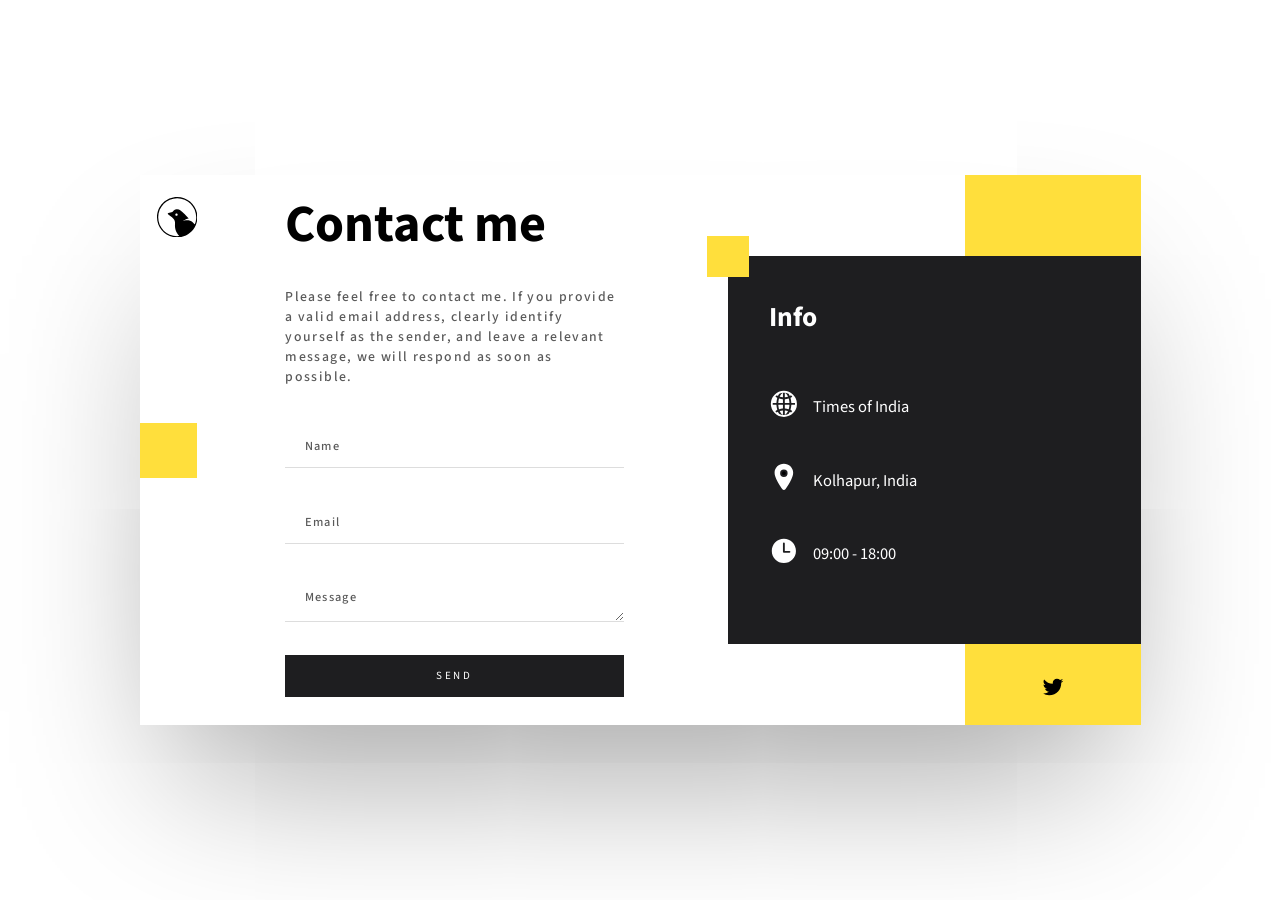
==== Contact.html @ 455b3802 "updated" ====
<!DOCTYPE html>
<html lang="en">
  <head>
    <meta charset="UTF-8" />
    <meta http-equiv="X-UA-Compatible" content="IE=edge" />
    <meta name="viewport" content="width=device-width, initial-scale=1.0" />

    <title>Contact Form</title>
    <meta name="description" content="" />

    <meta property="og:title" content="Contact Form" />
    <meta property="og:type" content="" />
    <meta
      property="og:url"
      content="https://leonardomeza87.github.io/contact-form/"
    />
    <meta property="og:image" content="" />

    <link rel="icon" href="/logo.svg" />

    <link rel="stylesheet" href="scss/main.css" />

    <link rel="preconnect" href="https://fonts.gstatic.com" />
    <link
      href="https://fonts.googleapis.com/css2?family=Source+Sans+Pro:wght@400;700&display=swap"
      rel="stylesheet"
    />

    <meta name="theme-color" content="#fafafa" />
  </head>
  <body>
    <div class="container">
      <div class="menu">
        <div class="icon">
          <svg
            xmlns="http://www.w3.org/2000/svg"
            class="ionicon"
            viewBox="0 0 512 512"
          >
            <title>My Logo</title>
            <svg viewBox="0 0 135 135" xmlns="http://www.w3.org/2000/svg">
              <path
                d="M67.5 0C30.2755 0 0 30.2755 0 67.5 0 104.724 30.2755 135 67.5 135c3.6788 0 7.2759-.3 10.7913-.872 22.9317-3.706 42.0337-18.994 51.0817-39.6634 3.624-8.2706 5.641-17.386 5.641-26.9646C135 30.2755 104.724 0 67.5 0Zm58.753 91.3444c-.205-.2044-.423-.4224-.614-.6132l-7.439-7.4394c-6.581-6.5811-23.7082-8.366-32.769-2.0711 8.7474-6.0769 16.446-9.8511 20.642-9.2925l-8.7062-9.4696c-3.0112-3.0112-6.0224-6.0769-9.1018-9.1017-6.0769-5.9679-13.9251-13.5709-23.2312-12.3446-4.9869.8175-9.4287 3.638-12.3037 7.821-.4087.545-.7903 1.1036-1.1445 1.6759l-13.5845 2.7796c-.9265.2316-1.6623.9537-1.9212 1.8803-.2588.9265 0 1.9211.6813 2.6024l10.8458 8.2978v-.0136c1.8803 1.4579 3.0248 2.3436 5.7635 5.0141 8.9655 9.2789 6.6083 15.3694 6.6083 26.0381.2044 7.9161 2.3708 15.6551 6.2949 22.5361 2.1801 4.006 4.9051 7.658 8.0798 10.901-2.2618.245-4.5508.381-6.8671.381-34.9491-.014-63.39879-28.45-63.39879-63.426C4.08761 32.5237 32.5373 4.08761 67.5 4.08761c34.963 0 63.412 28.44969 63.412 63.41239 0 8.4341-1.662 16.4867-4.659 23.8444ZM68.9988 59.1068c0 2.1528-1.7441 3.8968-3.8969 3.8968s-3.8968-1.744-3.8968-3.8968 1.744-3.8969 3.8968-3.8969c2.1665 0 3.8969 1.7441 3.8969 3.8969Z"
              />
            </svg>
          </svg>
        </div>
        <div class="menu-icon"></div>
      </div>
      <div class="form">
        <form>
          <h1>Contact me</h1>
          <p>
            Please feel free to contact me. If you provide a valid email
            address, clearly identify yourself as the sender, and leave a
            relevant message, we will respond as soon as possible.
          </p>
          <label for="name" data-label="0">Name</label>
          <input
            class="input"
            data-input="0"
            type="text"
            name="name"
            id="name"
            required
          />

          <label for="email" data-label="1">Email</label>
          <input
            class="input"
            data-input="1"
            type="email"
            name="email"
            id="email"
            required
            pattern="[^@\s]+@[^@\s]+\.[^@\s]+"
          />

          <label for="message" data-label="2">Message</label>
          <textarea
            class="input"
            data-input="2"
            name="message"
            id="message"
            cols="30"
            rows="1"
            required
          ></textarea>

          <input type="hidden" name="_template" value="box" />

          <input type="submit" value="Send" />
        </form>
      </div>
      <div class="info">
        <h2>Info</h2>
        <div class="info-item">
          <div class="icon">
            <svg
              xmlns="http://www.w3.org/2000/svg"
              class="ionicon"
              viewBox="0 0 512 512"
            >
              <path
                d="M340.75 344.49c5.91-20.7 9.82-44.75 11.31-67.84a4.41 4.41 0 00-4.46-4.65h-71.06a4.43 4.43 0 00-4.47 4.39v55.3a4.44 4.44 0 004.14 4.38 273.51 273.51 0 0159 11.39 4.45 4.45 0 005.54-2.97zM323.58 377.31a260.05 260.05 0 00-46.6-9.09 4.42 4.42 0 00-4.91 4.29v65.24a4.47 4.47 0 006.76 3.7c15.9-9.27 29-24.84 40.84-45.43 1.94-3.36 4.89-9.15 6.67-12.69a4.29 4.29 0 00-2.76-6.02zM235.29 368.4a256.85 256.85 0 00-46.56 8.82c-2.64.76-3.75 4.4-2.55 6.79 1.79 3.56 4 8.11 5.89 11.51 13 23 26.84 37.5 41.24 45.93a4.47 4.47 0 006.76-3.7v-65.27a4.16 4.16 0 00-4.78-4.08zM235.6 272h-71.06a4.41 4.41 0 00-4.46 4.64c1.48 23.06 5.37 47.16 11.26 67.84a4.46 4.46 0 005.59 3 272.2 272.2 0 0159-11.36 4.44 4.44 0 004.15-4.38V276.4a4.43 4.43 0 00-4.48-4.4zM277 143.78a235.8 235.8 0 0046.5-9.14 4.3 4.3 0 002.76-6c-1.79-3.57-4.27-8.68-6.17-12.09-12.29-22-26.14-37.35-41.24-46a4.48 4.48 0 00-6.76 3.7v65.23a4.43 4.43 0 004.91 4.3zM276.54 240h71.06a4.39 4.39 0 004.46-4.58c-1.48-22.77-5.27-47.8-11.16-68.22a4.46 4.46 0 00-5.59-2.95c-19 5.74-38.79 10.43-59.09 12a4.4 4.4 0 00-4.15 4.32v55.11a4.4 4.4 0 004.47 4.32zM233.31 70.56c-15.42 8.57-29.17 24.43-41.47 46.37-1.91 3.41-4.19 8.11-6 11.67a4.31 4.31 0 002.76 6 225.42 225.42 0 0046.54 9.17 4.43 4.43 0 004.91-4.29V74.26a4.49 4.49 0 00-6.74-3.7zM235.92 176.26c-20.3-1.55-40.11-6.24-59.09-12a4.46 4.46 0 00-5.59 2.95c-5.89 20.42-9.68 45.45-11.16 68.22a4.39 4.39 0 004.46 4.58h71.06a4.4 4.4 0 004.47-4.34v-55.09a4.4 4.4 0 00-4.15-4.32z"
              />
              <path
                d="M414.39 97.61A224 224 0 1097.61 414.39 224 224 0 10414.39 97.61zM176.6 430.85a219.08 219.08 0 01-12.48-19.66c-2-3.69-4.84-9.26-6.73-13.13a7.29 7.29 0 00-10.31-3.16c-4.3 2.41-10 5.72-14.13 8.43a147.29 147.29 0 01-23.57-22.43 248.83 248.83 0 0130.41-18.36c1.86-1 2.77-2.14 2.18-4.18a374.8 374.8 0 01-14.09-82.17 4.36 4.36 0 00-4.3-4.17H66.84a2 2 0 01-2-1.7A98.28 98.28 0 0164 256a96.27 96.27 0 01.86-14.29 2 2 0 012-1.7h56.74c2.29 0 4.17-1.32 4.29-3.63a372.71 372.71 0 0114-81.83 4.36 4.36 0 00-2.19-5.11 260.63 260.63 0 01-29.84-17.9 169.82 169.82 0 0123.14-22.8c4.08 2.68 9.4 5.71 13.66 8.11a7.89 7.89 0 0011-3.42c1.88-3.87 4-8.18 6.06-11.88a221.93 221.93 0 0112.54-19.91A185 185 0 01256 64c28.94 0 55.9 7 80.53 18.46a202.23 202.23 0 0112 19c2.59 4.66 5.34 10.37 7.66 15.32a4.29 4.29 0 005.92 1.94c5.38-2.91 11.21-6.26 16.34-9.63a171.36 171.36 0 0123.2 23 244.89 244.89 0 01-29.06 17.31 4.35 4.35 0 00-2.18 5.12 348.68 348.68 0 0113.85 81.4 4.33 4.33 0 004.3 4.12l56.62-.07a2 2 0 012 1.7 117.46 117.46 0 010 28.62 2 2 0 01-2 1.72h-56.67a4.35 4.35 0 00-4.3 4.17 367.4 367.4 0 01-13.87 81.3 4.45 4.45 0 002.19 5.19c5 2.59 10.57 5.48 15.37 8.42s9.55 6.08 14.13 9.34a172.73 172.73 0 01-23 22.93c-2.44-1.61-5.34-3.44-7.84-4.94-1.72-1-4.89-2.77-6.65-3.76-3.82-2.14-7.88-.54-9.79 3.4s-4.83 9.59-6.87 13.25a212.42 212.42 0 01-12.35 19.53C310.91 442.37 284.94 448 256 448s-54.77-5.63-79.4-17.15z"
              />
            </svg>
          </div>
          <a href="https://timesofindia.indiatimes.com/" target="_blank">Times of India</a>
        </div>

        <div class="info-item">
          <div class="icon">
            <svg
              xmlns="http://www.w3.org/2000/svg"
              class="ionicon"
              viewBox="0 0 512 512"
            >
              <circle cx="256" cy="192" r="32" />
              <path
                d="M256 32c-88.22 0-160 68.65-160 153 0 40.17 18.31 93.59 54.42 158.78 29 52.34 62.55 99.67 80 123.22a31.75 31.75 0 0051.22 0c17.42-23.55 51-70.88 80-123.22C397.69 278.61 416 225.19 416 185c0-84.35-71.78-153-160-153zm0 224a64 64 0 1164-64 64.07 64.07 0 01-64 64z"
              />
            </svg>
          </div>
          <p>Kolhapur, India</p>
        </div>
        <div class="info-item">
          <div class="icon">
            <svg
              xmlns="http://www.w3.org/2000/svg"
              class="ionicon"
              viewBox="0 0 512 512"
            >
              <path
                d="M256 48C141.13 48 48 141.13 48 256s93.13 208 208 208 208-93.13 208-208S370.87 48 256 48zm96 240h-96a16 16 0 01-16-16V128a16 16 0 0132 0v128h80a16 16 0 010 32z"
              />
            </svg>
          </div>
          <p>09:00 - 18:00</p>
        </div>
      </div>
      <div class="social">
        <div class="logos">
          <!-- <a
            class="icon"
            href="https://github.com/leonardomeza87"
            target="_blank"
          >
            <svg
              xmlns="http://www.w3.org/2000/svg"
              class="ionicon"
              viewBox="0 0 512 512"
            >
              <title>Github</title>
              <path
                d="M256 32C132.3 32 32 134.9 32 261.7c0 101.5 64.2 187.5 153.2 217.9a17.56 17.56 0 003.8.4c8.3 0 11.5-6.1 11.5-11.4 0-5.5-.2-19.9-.3-39.1a102.4 102.4 0 01-22.6 2.7c-43.1 0-52.9-33.5-52.9-33.5-10.2-26.5-24.9-33.6-24.9-33.6-19.5-13.7-.1-14.1 1.4-14.1h.1c22.5 2 34.3 23.8 34.3 23.8 11.2 19.6 26.2 25.1 39.6 25.1a63 63 0 0025.6-6c2-14.8 7.8-24.9 14.2-30.7-49.7-5.8-102-25.5-102-113.5 0-25.1 8.7-45.6 23-61.6-2.3-5.8-10-29.2 2.2-60.8a18.64 18.64 0 015-.5c8.1 0 26.4 3.1 56.6 24.1a208.21 208.21 0 01112.2 0c30.2-21 48.5-24.1 56.6-24.1a18.64 18.64 0 015 .5c12.2 31.6 4.5 55 2.2 60.8 14.3 16.1 23 36.6 23 61.6 0 88.2-52.4 107.6-102.3 113.3 8 7.1 15.2 21.1 15.2 42.5 0 30.7-.3 55.5-.3 63 0 5.4 3.1 11.5 11.4 11.5a19.35 19.35 0 004-.4C415.9 449.2 480 363.1 480 261.7 480 134.9 379.7 32 256 32z"
              />
            </svg>
          </a> -->
          <a
            class="icon"
            href="https://twitter.com/timesofindia"
            target="_blank"
          >
            <svg
              xmlns="http://www.w3.org/2000/svg"
              class="ionicon"
              viewBox="0 0 512 512"
            >
              <title>Twitter</title>
              <path
                d="M496 109.5a201.8 201.8 0 01-56.55 15.3 97.51 97.51 0 0043.33-53.6 197.74 197.74 0 01-62.56 23.5A99.14 99.14 0 00348.31 64c-54.42 0-98.46 43.4-98.46 96.9a93.21 93.21 0 002.54 22.1 280.7 280.7 0 01-203-101.3A95.69 95.69 0 0036 130.4c0 33.6 17.53 63.3 44 80.7A97.5 97.5 0 0135.22 199v1.2c0 47 34 86.1 79 95a100.76 100.76 0 01-25.94 3.4 94.38 94.38 0 01-18.51-1.8c12.51 38.5 48.92 66.5 92.05 67.3A199.59 199.59 0 0139.5 405.6a203 203 0 01-23.5-1.4A278.68 278.68 0 00166.74 448c181.36 0 280.44-147.7 280.44-275.8 0-4.2-.11-8.4-.31-12.5A198.48 198.48 0 00496 109.5z"
              />
            </svg>
          </a>
        </div>
      </div>

      <div class="pop none">
        <div class="loader"></div>
        <p class="response">Sending . . .</p>
      </div>
    </div>

    <!-- JavaScript -->
    <script src="js/main.js"></script>
  </body>
</html>
---- scss/main.css ----
.center, .container, .menu .menu-icon, body {
  display: flex;
  justify-content: center;
  align-items: center;
}

* {
  padding: 0;
  margin: 0;
  box-sizing: border-box;
  font-family: "Source Sans Pro", sans-serif;
}

a {
  text-decoration: none;
  color: #fff;
  cursor: pointer;
}

.none {
  display: none !important;
}

@media screen and (min-width: 860px) {
  html {
    font-size: 18px;
  }
}
@media screen and (min-width: 1000px) {
  html {
    font-size: 20px;
  }
}
@media screen and (min-width: 1200px) {
  html {
    font-size: 22px;
  }
}
@media screen and (min-width: 1400px) {
  html {
    font-size: 24px;
  }
}
body {
  width: 100%;
  min-height: 100vh;
}

form {
  width: 15.375rem;
  display: flex;
  flex-direction: column;
  justify-content: center;
  align-items: flex-start;
  margin-left: 4rem;
  text-align: left;
  cursor: default;
}
form h1 {
  font-size: 2.375rem;
  font-weight: 700;
  width: 100%;
  margin-bottom: 1.125rem;
}
form p,
form label {
  color: #5a5a5a;
  letter-spacing: 0.0625rem;
  font-size: 0.625rem;
  font-weight: 500;
}
form p {
  width: 100%;
  margin-bottom: 1rem;
}
form label {
  font-size: 0.5625rem;
  font-weight: 500;
  margin-left: 0.875rem;
  transition: all 0.1s ease-in-out;
  transform: translateY(1.25rem);
}
form label.selected {
  transform: translateY(-0.25rem);
  color: #1e1e20;
}
form input {
  margin-bottom: 0.75rem;
}
form input,
form textarea {
  width: 100%;
  height: 1.875rem;
  font-size: 0.75rem;
  border: none;
  border-bottom: 0.0625rem solid #ddd;
  background-color: transparent;
  padding: 0.375rem;
}
form input:active, form input:focus,
form textarea:active,
form textarea:focus {
  border-bottom: 0.0625rem solid #5a5a5a;
  outline: none;
}
form textarea {
  resize: vertical;
  min-height: 2rem;
  max-height: 4.1rem;
  scrollbar-width: thin;
}
form textarea::-webkit-scrollbar {
  width: 0.3rem;
}
form textarea::-webkit-scrollbar-track {
  background: rgb(230, 230, 230);
}
form textarea::-webkit-scrollbar-thumb {
  background: rgb(194, 194, 194);
  border: 0.0625rem solid transparent;
}
form input[type=submit] {
  margin-top: 1.5rem;
  background-color: #1e1e20;
  color: #fff;
  text-transform: uppercase;
  letter-spacing: 0.125rem;
  font-size: 0.5rem;
  cursor: pointer;
  border-bottom: none;
  transition: box-shadow 0.1s ease-in-out;
}
form input[type=submit]:hover {
  box-shadow: 0 0.25rem 0.5rem 0 rgba(0, 0, 0, 0.2);
}

.menu .icon {
  position: absolute;
  top: 1rem;
  width: 70%;
}
@media screen and (max-width: 860px) {
  .menu .icon {
    height: 100%;
    position: relative;
    left: 1rem;
    top: 0;
  }
  .menu svg {
    height: 100%;
  }
}
.menu .menu-icon {
  height: 2.5rem;
  width: 100%;
  background-color: #ffdf3c;
  transition: color 0.1s ease-in-out;
}
.menu .menu-icon svg {
  width: 60%;
}
.menu .menu-icon:hover {
  color: #fff;
}

.social {
  display: flex;
  flex-direction: column;
  justify-content: flex-end;
  align-items: center;
}
.social .logos {
  width: 100%;
  display: flex;
  justify-content: center;
  align-items: center;
  padding: 16%;
  gap: 1.5rem;
}
.social .logos .icon {
  height: 1rem;
  width: 1rem;
  text-align: center;
}
.social .logos .icon svg {
  height: 100%;
  transition: fill 0.1s ease-in-out;
}
.social .logos .icon:hover svg {
  fill: #fff;
}
body .first-page .intro .intro-text button:hover {
  background-color: #52b788;
  cursor: pointer;
}

.info {
  display: flex;
  flex-direction: column;
  justify-content: center;
  align-items: flex-start;
  color: #fff;
  padding: 1.875rem;
  cursor: default;
  position: relative;
}
.info::before {
  position: absolute;
  content: "";
  top: -0.9375rem;
  left: -0.9375rem;
  width: 1.875rem;
  height: 1.875rem;
  z-index: 100;
  background-color: #ffdf3c;
}
@media screen and (max-width: 720px) {
  .info::before {
    top: -0.9375rem;
    left: 0rem;
  }
}
.info h2 {
  font-size: 1.25rem;
  margin-bottom: 2rem;
}
.info .info-item {
  width: 100%;
  display: flex;
  justify-content: flex-start;
  align-items: center;
  font-size: 0.75rem;
  margin-bottom: 1rem;
}
.info .info-item .icon {
  width: 1.5rem;
}
.info .info-item .icon svg path {
  fill: #fff;
}
.info .info-item #circles-1,
.info .info-item #circles-2,
.info .info-item #circles-3 {
  fill: #fff;
}
.info .info-item a,
.info .info-item p {
  padding: 0.625rem;
  width: 100%;
}

.pop {
  position: absolute;
  width: 80%;
  height: 60%;
  background-color: #fff;
  border: 6px solid #ffdf3c;
  z-index: 1000000000000000000;
  display: flex;
  flex-direction: column;
  justify-content: center;
  align-items: center;
}
.pop .loader {
  width: 50px;
  height: 50px;
  border: 6px solid #1e1e20;
  border-radius: 50% 50% 50% 0;
  animation: rotate 1s linear infinite;
  margin-bottom: 24px;
}
@keyframes rotate {
  0% {
    transform: rotate(0);
  }
  100% {
    transform: rotate(360deg);
  }
}
.pop .response {
  font-size: 1rem;
  color: #1e1e20;
  letter-spacing: 1px;
  text-align: center;
}

.container {
  box-shadow: 0 3.75rem 7.5rem -1.875rem rgba(0, 0, 0, 0.4);
  position: relative;
  background-color: #fff;
}

.menu {
  width: 2.625rem;
  height: 25rem;
  display: flex;
  flex-direction: column;
  justify-content: center;
  align-items: flex-end;
  position: relative;
}

.form {
  width: 34.875rem;
  height: 25rem;
  display: flex;
  justify-content: flex-start;
  align-items: center;
}

.social {
  width: 8rem;
  height: 25rem;
  background-color: #ffdf3c;
}

.info {
  position: absolute;
  width: 18.75rem;
  height: 17.625rem;
  background-color: #1e1e20;
  right: 0;
}

@media screen and (max-width: 860px) {
  html {
    font-size: 18px;
  }
  body {
    align-items: flex-start;
  }
  .container {
    box-shadow: none;
    display: flex;
    flex-direction: column;
    justify-content: space-between;
    align-items: center;
    position: relative;
    background-color: #fff;
    width: 100%;
    min-height: 100vh;
  }
  .menu {
    width: 100%;
    height: 4.5rem;
    padding: 1rem;
    flex-direction: row;
    justify-content: space-between;
    align-items: center;
  }
  .menu .menu-icon {
    width: 40%;
  }
  .social {
    flex-direction: row;
    height: 6rem;
    width: 100%;
    padding: 0 30%;
  }
  .social .logos {
    padding: 0 1rem;
  }
  .form {
    width: 100%;
  }
  .info {
    height: 20rem;
    top: calc(50% - 10rem);
  }
  .pop {
    width: 80%;
    height: 50vh;
    top: 25vh;
  }
  .pop .response {
    padding: 1.5rem;
  }
}
@media screen and (max-width: 720px) {
  html {
    font-size: 18px;
  }
  .form {
    width: 100%;
    margin: 2rem 0;
    height: 100%;
  }
  .form form {
    width: 100%;
    margin: 0;
    padding: 0 4rem;
  }
  .form form input {
    margin-bottom: 1.25rem;
  }
  .form form textarea {
    min-height: 8rem;
    max-height: 8rem;
    resize: none;
  }
  .form form input[type=submit] {
    margin-top: 2rem;
  }
  .info {
    position: relative;
    width: 100%;
    padding: 1.875rem 4rem;
  }
}
@media screen and (max-width: 420px) {
  .form form {
    padding: 0 2rem;
  }
}/*# sourceMappingURL=main.css.map */
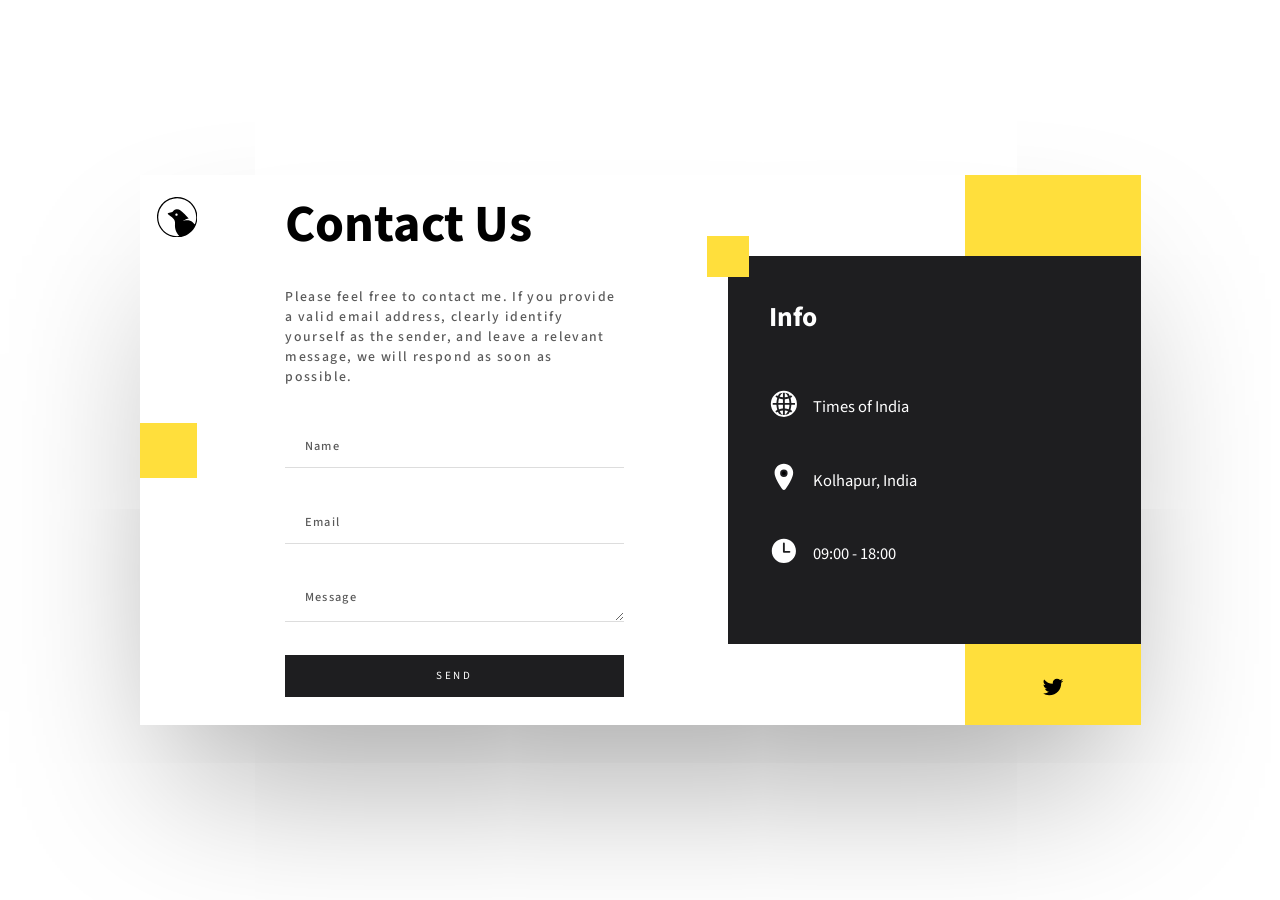
==== commit d8727511: "Update Contact.html" ====
--- a/Contact.html
+++ b/Contact.html
@@ -49,7 +49,7 @@
       </div>
       <div class="form">
         <form>
-          <h1>Contact me</h1>
+          <h1>Contact Us</h1>
           <p>
             Please feel free to contact me. If you provide a valid email
             address, clearly identify yourself as the sender, and leave a
@@ -188,4 +188,4 @@
     <!-- JavaScript -->
     <script src="js/main.js"></script>
   </body>
-</html>+</html>
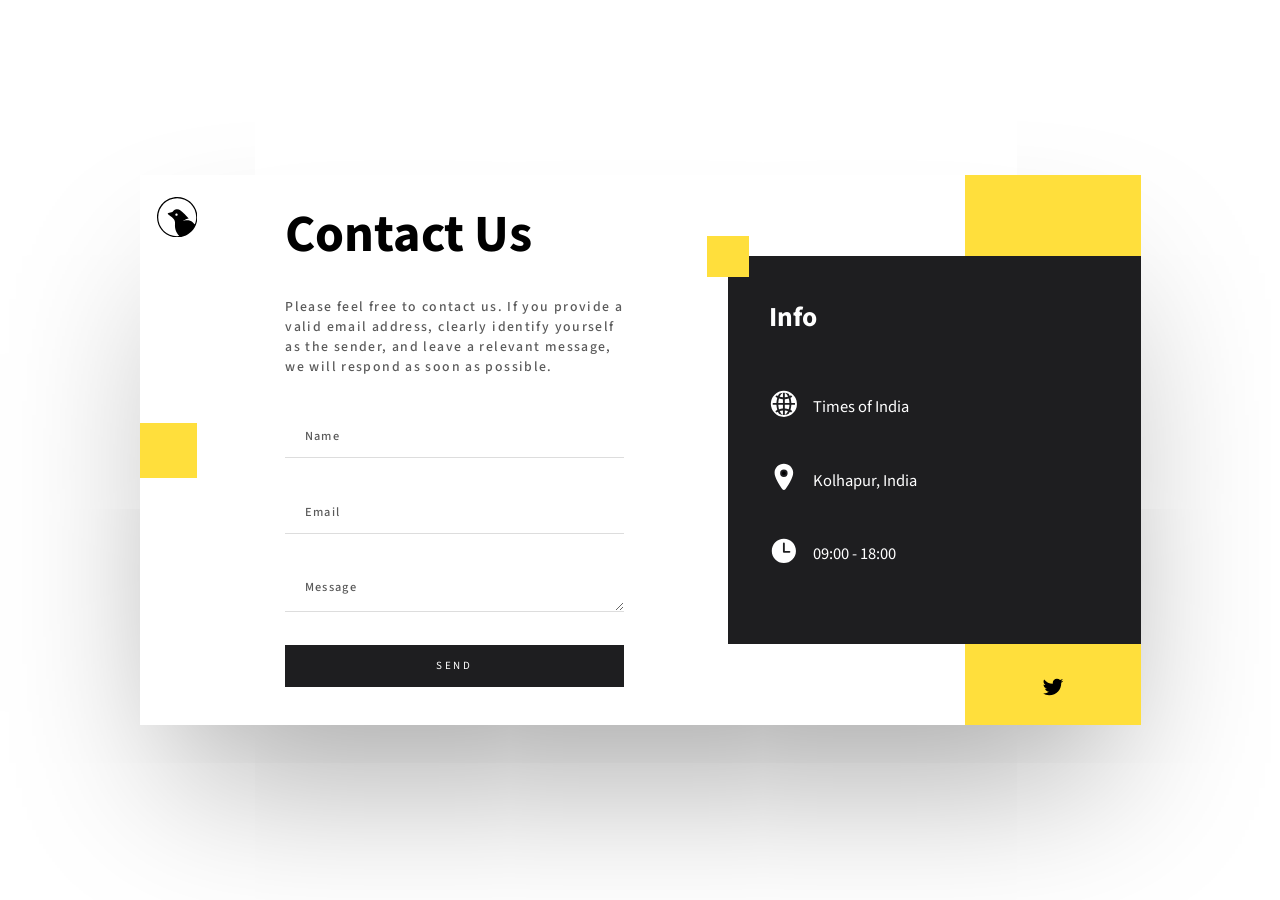
==== commit 99171707: "Update Contact.html" ====
--- a/Contact.html
+++ b/Contact.html
@@ -51,7 +51,7 @@
         <form>
           <h1>Contact Us</h1>
           <p>
-            Please feel free to contact me. If you provide a valid email
+            Please feel free to contact us. If you provide a valid email
             address, clearly identify yourself as the sender, and leave a
             relevant message, we will respond as soon as possible.
           </p>
